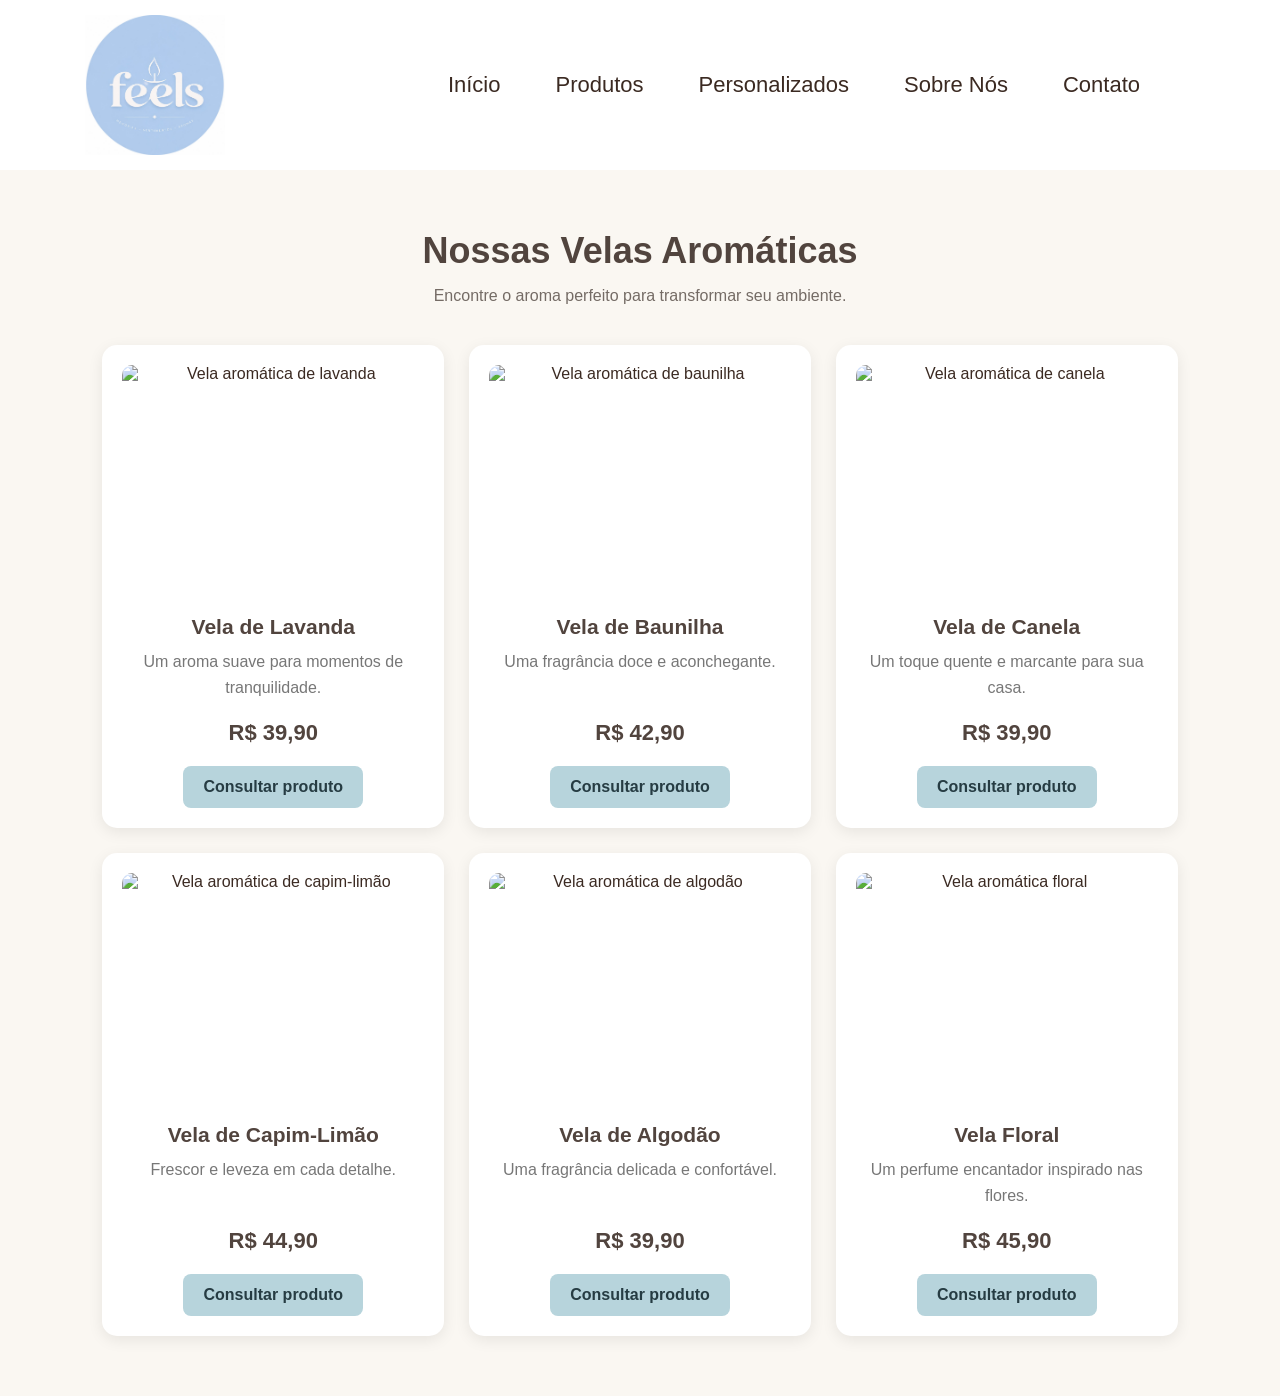
==== produtos.html @ 62b962d4 "Add files via upload" ====
<!DOCTYPE html>
<html lang="pt-BR">

<head>
    <meta charset="UTF-8">
    <meta name="viewport" content="width=device-width, initial-scale=1.0">
    <title>Produtos | Feels - Velas Aromáticas</title>
    <link rel="stylesheet" href="css/style.css">
</head>

<body>

    <header>
        <img src="img/logo.jpeg" alt="Logo da Feels">

        <nav>
            <a href="index.html">Início</a>
            <a href="produtos.html">Produtos</a>
            <a href="personalizados.html">Personalizados</a>
            <a href="sobre.html">Sobre Nós</a>
            <a href="contato.html">Contato</a>
        </nav>
    </header>


<main class="pagina-produtos">
    <h1>Nossas Velas Aromáticas</h1>
    <p>Encontre o aroma perfeito para transformar seu ambiente.</p>

    <section class="catalogo">

        <article class="produto">
            <img src="img/lavanda.jpg" alt="Vela aromática de lavanda">
            <h2>Vela de Lavanda</h2>
            <p>Um aroma suave para momentos de tranquilidade.</p>
            <span class="preco">R$ 39,90</span>
            <a href="contato.html" class="botao-produto">Consultar produto</a>
        </article>

        <article class="produto">
            <img src="img/baunilha.jpg" alt="Vela aromática de baunilha">
            <h2>Vela de Baunilha</h2>
            <p>Uma fragrância doce e aconchegante.</p>
            <span class="preco">R$ 42,90</span>
            <a href="contato.html" class="botao-produto">Consultar produto</a>
        </article>

        <article class="produto">
            <img src="img/canela.jpg" alt="Vela aromática de canela">
            <h2>Vela de Canela</h2>
            <p>Um toque quente e marcante para sua casa.</p>
            <span class="preco">R$ 39,90</span>
            <a href="contato.html" class="botao-produto">Consultar produto</a>
        </article>

        <article class="produto">
            <img src="img/capim-limao.jpg" alt="Vela aromática de capim-limão">
            <h2>Vela de Capim-Limão</h2>
            <p>Frescor e leveza em cada detalhe.</p>
            <span class="preco">R$ 44,90</span>
            <a href="contato.html" class="botao-produto">Consultar produto</a>
        </article>

        <article class="produto">
            <img src="img/algodao.jpg" alt="Vela aromática de algodão">
            <h2>Vela de Algodão</h2>
            <p>Uma fragrância delicada e confortável.</p>
            <span class="preco">R$ 39,90</span>
            <a href="contato.html" class="botao-produto">Consultar produto</a>
        </article>

        <article class="produto">
            <img src="img/floral.jpg" alt="Vela aromática floral">
            <h2>Vela Floral</h2>
            <p>Um perfume encantador inspirado nas flores.</p>
            <span class="preco">R$ 45,90</span>
            <a href="contato.html" class="botao-produto">Consultar produto</a>
        </article>

    </section>
</main>

</body>
</html>
---- css/style.css ----
/* Remove espaçamentos padrão do navegador */
* {
    margin: 0;
    padding: 0;
    box-sizing: border-box;
}

body {
    font-family: Arial, sans-serif;
    background-color: #f8f8f8;
    color: #3b2a22;
}

/* Cabeçalho */
header{
    display:flex;
    align-items:center;
    justify-content:space-between;
    padding:15px 60px;
    background:#fff;
}

header img {
    width: 190px;
    height: 140px;
    object-fit: contain;
}

/* Menu */
nav {
    display: flex;
    align-items: center;
    gap: 55px;
    margin-right: 80px;
}

nav a{
    color:#3b2a22;
    text-decoration:none;
    font-size:22px;
    font-weight:500;
    transition:.3s;
    position:relative;
}

nav a::after{
    content:"";
    position:absolute;
    left:0;
    bottom:-8px;
    width:0%;
    height:2px;
    background:#9abce4;
    transition:.3s;
}

nav a:hover::after{
    width:100%;
}

nav a:hover {
    color: #9abce4;
}

/* Banner principal */
    
.banner {
    display: flex;
    align-items: center;
    justify-content: space-between;
    min-height: 520px;
    padding: 60px;
    gap: 50px;
    background-color: #f7efe7;
}

.banner-texto {
    width: 45%;
}

.banner-texto h1 {
    margin-bottom: 22px;
    font-family: Georgia, serif;
    font-size: 54px;
    line-height: 1.1;
    color: #4a3328;
}

.banner-texto h1 span {
    color: #9abce4;
    font-style: italic;
}

.banner-texto p {
    margin-bottom: 30px;
    font-size: 18px;
    line-height: 1.6;
    color: #3b2a22;
}

.botao-banner {
    display: inline-block;
    padding: 15px 26px;
    background-color: #9abce4;
    color: #ffffff;
    text-decoration: none;
    border-radius: 7px;
    font-weight: bold;
    transition: 0.3s;
}

.botao-banner:hover {
    background-color: #7fa6d4;
    transform: translateY(-2px);
}

.banner-imagem {
    width: 52%;
}

.banner-imagem img {
    display: block;
    width: 100%;
    height: 430px;
    object-fit: cover;
    border-radius: 14px;
}

/* Responsividade para tablets */
@media (max-width: 900px) {
    header {
        padding: 15px 30px;
    }

    nav {
        gap: 25px;
        margin-right: 0;
    }

    .banner {
        padding: 45px 30px;
    }

    .banner-texto h1 {
        font-size: 44px;
    }
}

/* Responsividade para celular */
@media (max-width: 700px) {
    header {
        flex-direction: column;
        padding: 15px 20px;
    }

    header img {
    width: 180px;
    height: 180px;
    object-fit: contain;
}

    nav {
        justify-content: center;
        flex-wrap: wrap;
        gap: 15px 25px;
        margin: 0;
    }

    nav a {
        font-size: 15px;
    }

    .banner {
        flex-direction: column;
        padding: 40px 20px;
        text-align: center;
    }

    .banner-texto,
    .banner-imagem {
        width: 100%;
    }

    .banner-texto h1 {
        font-size: 40px;
    }

    .banner-texto p {
        font-size: 16px;
    }

    .banner-imagem img {
        height: 320px;
    }
}


/* CATÁLOGO DE PRODUTOS */

.pagina-produtos {
    padding: 60px 8%;
    text-align: center;
    background-color: #faf7f2;
}

.pagina-produtos h1 {
    font-size: 36px;
    color: #51443e;
    margin-bottom: 15px;
}

.pagina-produtos > p {
    color: #746b65;
    margin-bottom: 40px;
}

.catalogo {
    display: grid;
    grid-template-columns: repeat(3, minmax(0, 1fr));
    gap: 25px;
    max-width: 1200px;
    margin: 0 auto;
}

.produto {
    background: white;
    border-radius: 15px;
    padding: 20px;
    box-shadow: 0 4px 15px rgba(0, 0, 0, 0.08);
    display: flex;
    flex-direction: column;
    align-items: center;
    transition: transform 0.3s ease;
}

.produto:hover {
    transform: translateY(-5px);
}

.produto img {
    width: 100%;
    height: 230px;
    object-fit: cover;
    border-radius: 10px;
}

.produto h2 {
    font-size: 21px;
    margin: 20px 0 10px;
    color: #51443e;
}

.produto p {
    color: #777;
    line-height: 1.6;
    flex-grow: 1;
}

.preco {
    display: block;
    font-size: 22px;
    font-weight: bold;
    color: #51443e;
    margin: 20px 0;
}

.botao-produto {
    display: inline-block;
    background-color: #b7d4dc;
    color: #263c43;
    padding: 12px 20px;
    border-radius: 8px;
    text-decoration: none;
    font-weight: bold;
}

.botao-produto:hover {
    background-color: #91bdc9;
}


/* ADAPTAÇÃO PARA TABLETS */

@media (max-width: 900px) {
    .catalogo {
        grid-template-columns: repeat(2, minmax(0, 1fr));
    }
}

/* ADAPTAÇÃO PARA CELULARES */

@media (max-width: 600px) {

    .pagina-produtos {
        padding: 35px 15px;
    }

    .pagina-produtos h1 {
        font-size: 27px;
    }

    .catalogo {
        grid-template-columns: 1fr;
        gap: 20px;
    }

    .produto {
        padding: 15px;
    }

    .produto img {
        height: 250px;
    }

    .botao-produto {
        width: 100%;
        text-align: center;
    }

    /* Ajuste do cabeçalho existente */
    header {
        display: flex;
        flex-direction: column;
        align-items: center;
        gap: 15px;
    }

    header img {
        max-width: 150px;
        height: auto;
    }

    header nav {
        display: flex;
        flex-wrap: wrap;
        justify-content: center;
        gap: 12px;
    }

    header nav a {
        font-size: 14px;
    }
}


/* ==================================
   FEELS - RESPONSIVIDADE
   ================================== */

/* Evita elementos ultrapassarem a tela */
* {
    box-sizing: border-box;
}

html, body {
    max-width: 100%;
    overflow-x: hidden;
}

/* TABLETS */
@media (max-width: 900px) {

    .catalogo {
        grid-template-columns: repeat(2, minmax(0, 1fr));
    }

    .banner {
        padding: 40px 25px;
        gap: 25px;
    }

    .banner-texto {
        width: 50%;
    }

    .banner-texto h1 {
        font-size: 40px;
    }
}

/* CELULARES */
@media (max-width: 600px) {

    /* CABEÇALHO */
    header {
        display: flex;
        flex-direction: column;
        align-items: center;
        padding: 15px;
        gap: 15px;
    }

    header img {
        width: 110px;
        max-width: 100%;
        height: auto;
    }

    header nav {
        display: flex;
        flex-wrap: wrap;
        justify-content: center;
        gap: 12px;
    }

    header nav a {
        font-size: 13px;
        text-decoration: none;
    }

    /* BANNER DA PÁGINA INICIAL */
    .banner {
        flex-direction: column;
        padding: 35px 20px;
        gap: 25px;
        min-height: auto;
    }

    .banner-texto {
        width: 100%;
        text-align: center;
    }

    .banner-texto h1 {
        font-size: 34px;
        line-height: 1.2;
    }

    .banner-texto p {
        font-size: 15px;
        line-height: 1.6;
    }

    .banner img {
        width: 100%;
        max-width: 100%;
        height: auto;
        border-radius: 15px;
    }

    /* CATÁLOGO */
    .pagina-produtos {
        padding: 35px 15px;
    }

    .pagina-produtos h1 {
        font-size: 27px;
    }

    .catalogo {
        grid-template-columns: 1fr;
        gap: 20px;
    }

    .produto {
        width: 100%;
        padding: 15px;
    }

    .produto img {
        width: 100%;
        height: 260px;
        object-fit: cover;
    }

    .produto h2 {
        font-size: 20px;
    }

    .botao-produto {
        width: 100%;
        text-align: center;
    }
}
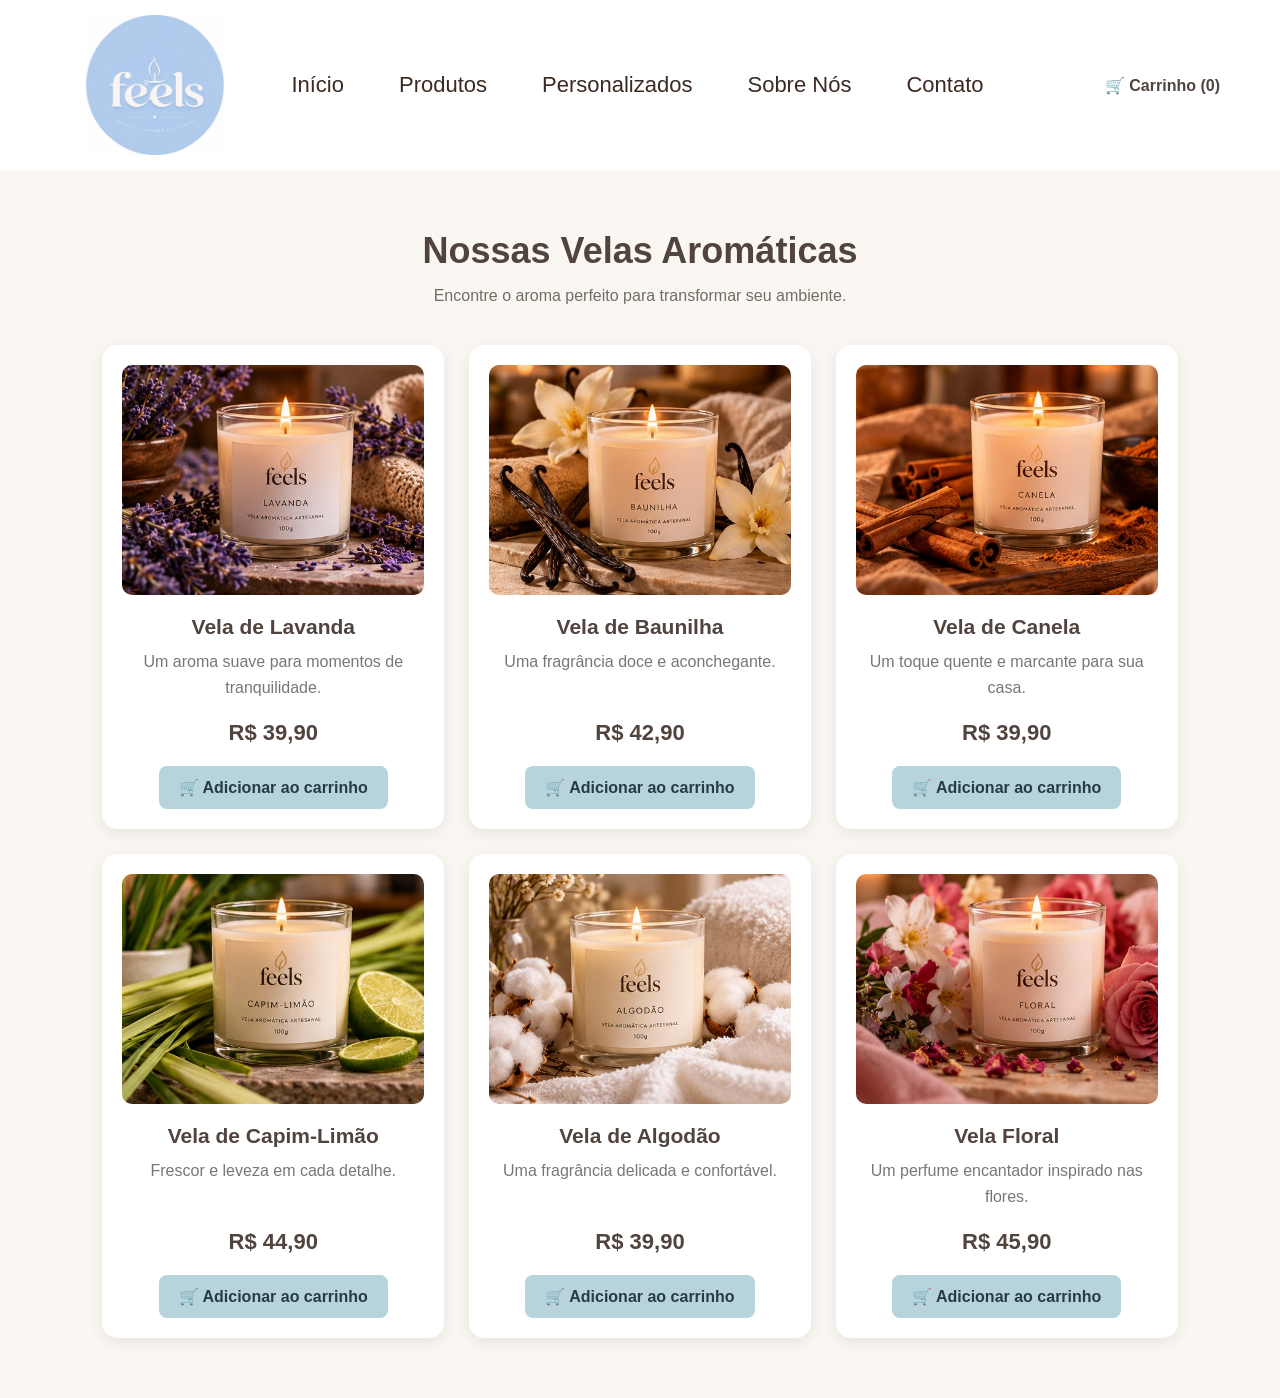
==== commit b8db5cb3: "Add files via upload Atualização do site Feels - Carrinho de compras" ====
--- a/produtos.html
+++ b/produtos.html
@@ -20,6 +20,11 @@
             <a href="sobre.html">Sobre Nós</a>
             <a href="contato.html">Contato</a>
         </nav>
+        
+<a href="carrinho.html" class="link-carrinho">
+    🛒 Carrinho (<span id="contador-carrinho">0</span>)
+</a>
+
     </header>
 
 
@@ -34,7 +39,10 @@
             <h2>Vela de Lavanda</h2>
             <p>Um aroma suave para momentos de tranquilidade.</p>
             <span class="preco">R$ 39,90</span>
-            <a href="contato.html" class="botao-produto">Consultar produto</a>
+
+<button type="button" class="botao-produto" data-produto="lavanda">
+    🛒 Adicionar ao carrinho
+</button>
         </article>
 
         <article class="produto">
@@ -42,7 +50,10 @@
             <h2>Vela de Baunilha</h2>
             <p>Uma fragrância doce e aconchegante.</p>
             <span class="preco">R$ 42,90</span>
-            <a href="contato.html" class="botao-produto">Consultar produto</a>
+
+<button type="button" class="botao-produto" data-produto="baunilha">
+    🛒 Adicionar ao carrinho
+</button>
         </article>
 
         <article class="produto">
@@ -50,7 +61,10 @@
             <h2>Vela de Canela</h2>
             <p>Um toque quente e marcante para sua casa.</p>
             <span class="preco">R$ 39,90</span>
-            <a href="contato.html" class="botao-produto">Consultar produto</a>
+
+<button type="button" class="botao-produto" data-produto="canela">
+    🛒 Adicionar ao carrinho
+</button>
         </article>
 
         <article class="produto">
@@ -58,7 +72,10 @@
             <h2>Vela de Capim-Limão</h2>
             <p>Frescor e leveza em cada detalhe.</p>
             <span class="preco">R$ 44,90</span>
-            <a href="contato.html" class="botao-produto">Consultar produto</a>
+
+<button type="button" class="botao-produto" data-produto="capim-limao">
+    🛒 Adicionar ao carrinho
+</button>
         </article>
 
         <article class="produto">
@@ -66,7 +83,10 @@
             <h2>Vela de Algodão</h2>
             <p>Uma fragrância delicada e confortável.</p>
             <span class="preco">R$ 39,90</span>
-            <a href="contato.html" class="botao-produto">Consultar produto</a>
+
+<button type="button" class="botao-produto" data-produto="algodao">
+    🛒 Adicionar ao carrinho
+</button>
         </article>
 
         <article class="produto">
@@ -74,12 +94,17 @@
             <h2>Vela Floral</h2>
             <p>Um perfume encantador inspirado nas flores.</p>
             <span class="preco">R$ 45,90</span>
-            <a href="contato.html" class="botao-produto">Consultar produto</a>
+
+<button type="button" class="botao-produto" data-produto="floral">
+    🛒 Adicionar ao carrinho
+</button>
         </article>
 
     </section>
 </main>
 
+<script src="js/script.js/carrinho.js" defer></script>
+
 </body>
 </html>
 
--- a/css/style.css
+++ b/css/style.css
@@ -473,3 +473,133 @@
     }
 }
 
+
+/* BOTÕES DO CATÁLOGO */
+
+button.botao-produto {
+    border: none;
+    cursor: pointer;
+    font: inherit;
+    font-weight: bold;
+}
+
+.link-carrinho {
+    color: #51443e;
+    text-decoration: none;
+    font-weight: bold;
+    white-space: nowrap;
+}
+
+/* PÁGINA DO CARRINHO */
+
+.pagina-carrinho {
+    max-width: 900px;
+    margin: 0 auto;
+    padding: 50px 20px;
+}
+
+.pagina-carrinho h1 {
+    color: #51443e;
+    margin-bottom: 12px;
+}
+
+.pagina-carrinho > p {
+    color: #746b65;
+    margin-bottom: 25px;
+}
+
+.item-carrinho {
+    display: flex;
+    justify-content: space-between;
+    align-items: center;
+    gap: 20px;
+    padding: 22px;
+    margin-bottom: 15px;
+    border-radius: 12px;
+    background: #faf7f2;
+}
+
+.item-carrinho h3 {
+    color: #51443e;
+    margin-bottom: 8px;
+}
+
+.controles-carrinho {
+    display: flex;
+    align-items: center;
+    flex-wrap: wrap;
+    gap: 10px;
+}
+
+.controles-carrinho button {
+    border: none;
+    background: #b7d4dc;
+    color: #263c43;
+    padding: 9px 13px;
+    border-radius: 7px;
+    cursor: pointer;
+}
+
+.resumo-carrinho {
+    display: flex;
+    flex-direction: column;
+    align-items: flex-end;
+    gap: 18px;
+    padding-top: 25px;
+}
+
+.resumo-carrinho h2 {
+    color: #51443e;
+}
+
+#finalizar-pedido {
+    background: #25d366;
+    color: white;
+    border: none;
+    padding: 15px 25px;
+    border-radius: 8px;
+    font-size: 16px;
+    cursor: pointer;
+}
+
+#finalizar-pedido:disabled {
+    opacity: 0.5;
+    cursor: not-allowed;
+}
+
+.continuar-comprando {
+    color: #51443e;
+    text-decoration: underline;
+}
+
+.aviso-pedido {
+    margin-top: 25px;
+    font-size: 14px;
+}
+
+/* CARRINHO NO CELULAR */
+
+@media (max-width: 600px) {
+    .pagina-carrinho {
+        padding: 30px 15px;
+    }
+
+    .item-carrinho {
+        flex-direction: column;
+        align-items: flex-start;
+    }
+
+    .resumo-carrinho {
+        align-items: stretch;
+    }
+
+    #finalizar-pedido {
+        width: 100%;
+    }
+
+    .link-carrinho {
+        display: block;
+        text-align: center;
+    }
+}
+
